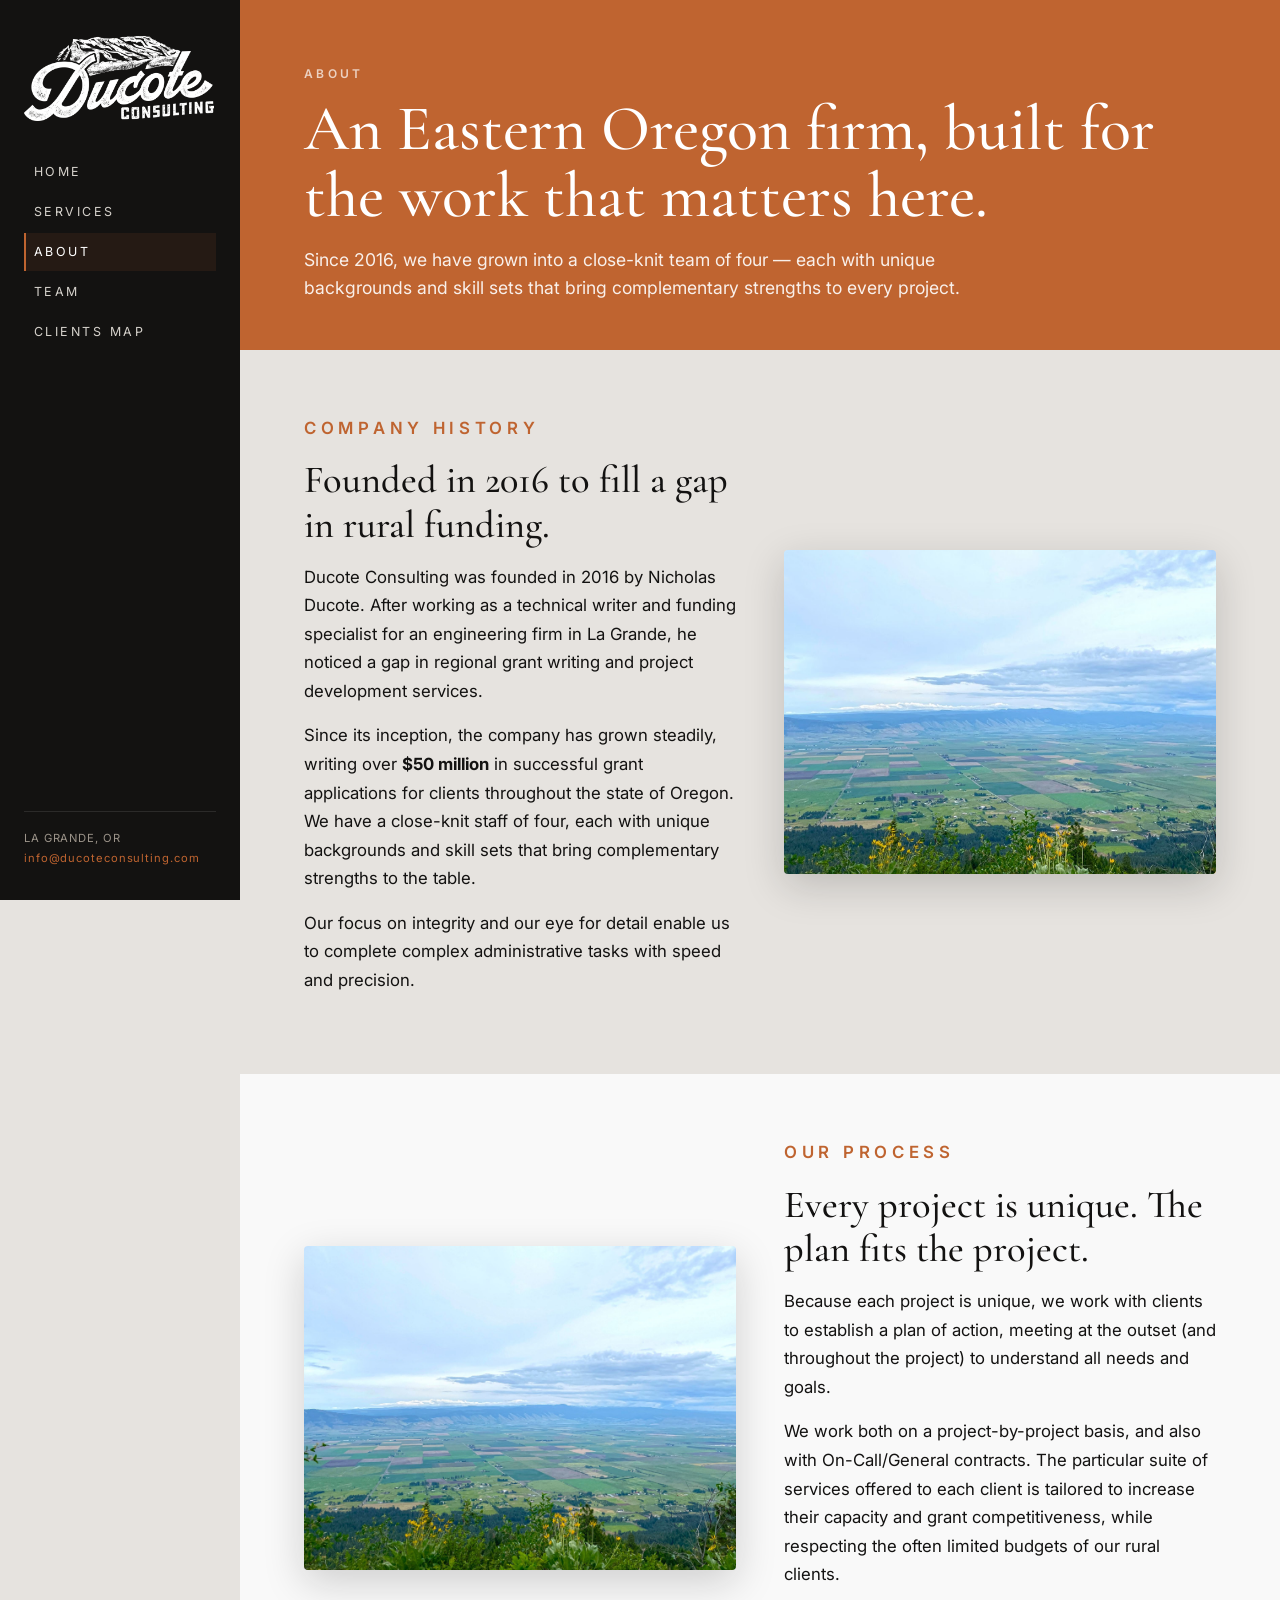
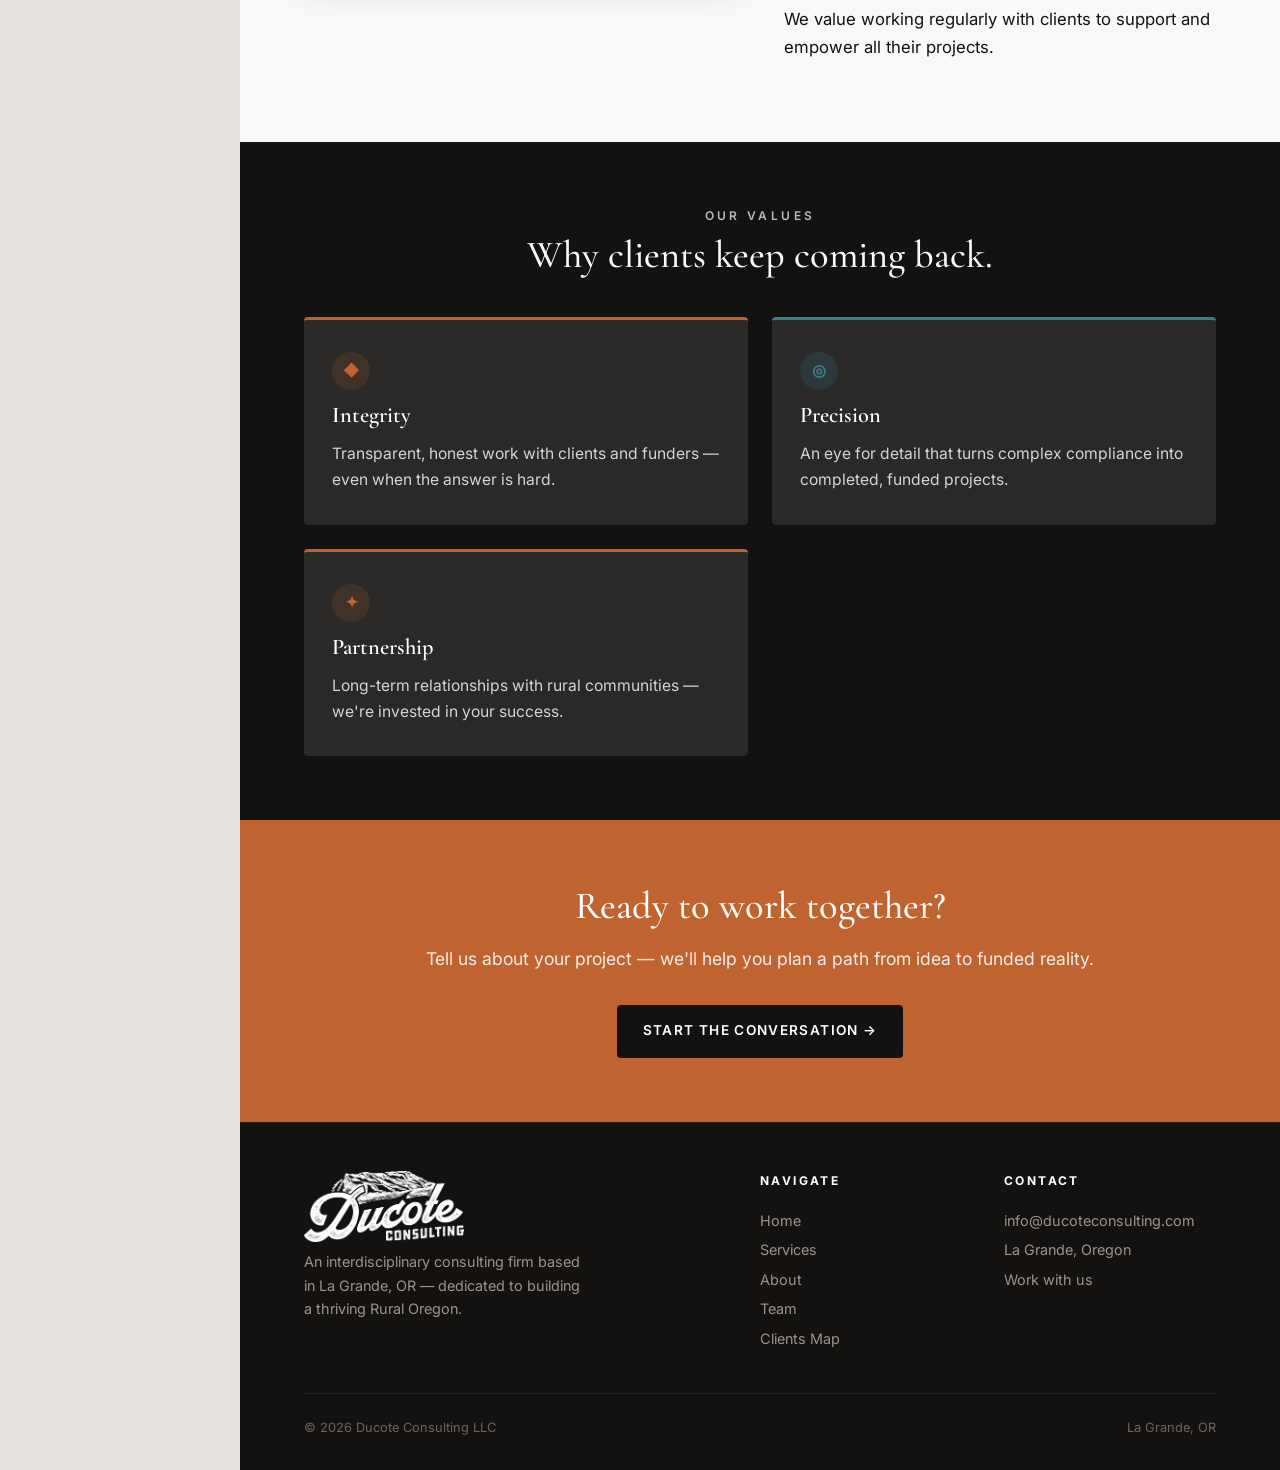
==== about.html @ 52dcf349 "Initial commit: Ducote Consulting rebuild" ====
<!DOCTYPE html>
<html lang="en">
<head>
  <meta charset="UTF-8">
  <meta name="viewport" content="width=device-width, initial-scale=1.0">
  <title>About — Ducote Consulting</title>
  <meta name="description" content="Founded in 2016 by Nicholas Ducote, Ducote Consulting is an Eastern Oregon firm with over $50M in successful grant applications.">
  <link rel="preconnect" href="https://fonts.googleapis.com">
  <link rel="preconnect" href="https://fonts.gstatic.com" crossorigin>
  <link href="https://fonts.googleapis.com/css2?family=Cormorant+Garamond:ital,wght@0,400;0,500;0,600;0,700;1,400;1,500&family=Inter:wght@300;400;500;600;700&display=swap" rel="stylesheet">
  <link rel="stylesheet" href="assets/css/style.css">
</head>
<body>
<div class="shell">

  <aside class="sidebar">
    <img src="assets/img/logo-white.png" alt="Ducote Consulting" class="logo">
    <button class="menu-toggle" aria-label="Toggle menu">Menu</button>
    <nav class="nav">
      <a href="index.html">Home</a>
      <a href="services.html">Services</a>
      <a href="about.html">About</a>
      <a href="team.html">Team</a>
      <a href="portfolio.html">Clients Map</a>
    </nav>
    <div class="contact">
      LA GRANDE, OR<br>
      <a href="mailto:info@ducoteconsulting.com">info@ducoteconsulting.com</a>
    </div>
  </aside>

  <main class="main">

    <div class="page-head">
      <p class="page-head__eyebrow">About</p>
      <h1 class="page-head__title">An Eastern Oregon firm, built for the work that matters here.</h1>
      <p class="page-head__lede">Since 2016, we have grown into a close-knit team of four — each with unique backgrounds and skill sets that bring complementary strengths to every project.</p>
    </div>

    <section class="section--cream">
      <div class="split">
        <div class="split__text">
          <p class="section__eyebrow">Company History</p>
          <h2 class="split__title">Founded in 2016 to fill a gap in rural funding.</h2>
          <p>Ducote Consulting was founded in 2016 by Nicholas Ducote. After working as a technical writer and funding specialist for an engineering firm in La Grande, he noticed a gap in regional grant writing and project development services.</p>
          <p>Since its inception, the company has grown steadily, writing over <strong>$50 million</strong> in successful grant applications for clients throughout the state of Oregon. We have a close-knit staff of four, each with unique backgrounds and skill sets that bring complementary strengths to the table.</p>
          <p>Our focus on integrity and our eye for detail enable us to complete complex administrative tasks with speed and precision.</p>
        </div>
        <div class="split__media">
          <img src="assets/img/about-valley.jpg" alt="Eastern Oregon landscape">
        </div>
      </div>
    </section>

    <section class="section--paper">
      <div class="split split--reverse">
        <div class="split__text">
          <p class="section__eyebrow">Our Process</p>
          <h2 class="split__title">Every project is unique. The plan fits the project.</h2>
          <p>Because each project is unique, we work with clients to establish a plan of action, meeting at the outset (and throughout the project) to understand all needs and goals.</p>
          <p>We work both on a project-by-project basis, and also with On-Call/General contracts. The particular suite of services offered to each client is tailored to increase their capacity and grant competitiveness, while respecting the often limited budgets of our rural clients.</p>
          <p>We value working regularly with clients to support and empower all their projects.</p>
        </div>
        <div class="split__media">
          <img src="assets/img/hero-valley.jpg" alt="Oregon valley farmland">
        </div>
      </div>
    </section>

    <section class="section--ink">
      <div class="section__header" style="text-align:center">
        <p class="section__eyebrow">Our Values</p>
        <h2 class="section__title">Why clients keep coming back.</h2>
      </div>
      <div class="services-grid" style="max-width:1100px;margin:0 auto">
        <div class="service-card" style="background:#2a2927;border-top-color:var(--orange);color:var(--paper)">
          <div class="icon" style="background:rgba(191,100,48,.15);color:var(--orange)">◆</div>
          <h3 style="color:#fff">Integrity</h3>
          <p style="color:rgba(255,255,255,.8)">Transparent, honest work with clients and funders — even when the answer is hard.</p>
        </div>
        <div class="service-card" style="background:#2a2927;border-top-color:var(--teal);color:var(--paper)">
          <div class="icon" style="background:rgba(59,125,140,.18);color:var(--teal)">◎</div>
          <h3 style="color:#fff">Precision</h3>
          <p style="color:rgba(255,255,255,.8)">An eye for detail that turns complex compliance into completed, funded projects.</p>
        </div>
        <div class="service-card" style="background:#2a2927;border-top-color:var(--orange);color:var(--paper)">
          <div class="icon" style="background:rgba(191,100,48,.15);color:var(--orange)">✦</div>
          <h3 style="color:#fff">Partnership</h3>
          <p style="color:rgba(255,255,255,.8)">Long-term relationships with rural communities — we're invested in your success.</p>
        </div>
      </div>
    </section>

    <section class="section--orange">
      <div class="container" style="text-align:center">
        <h2 class="section__title" style="max-width:720px;margin:0 auto 1rem">Ready to work together?</h2>
        <p class="section__lede" style="margin:0 auto 2rem">Tell us about your project — we'll help you plan a path from idea to funded reality.</p>
        <a class="btn btn--dark" href="https://docs.google.com/forms/d/e/1FAIpQLSfSAvwPluLy1Q_PykERGfA_lPvGVtBTWDbXnDy7hXtZxxB_vQ/viewform?usp=header" target="_blank" rel="noopener">Start the conversation →</a>
      </div>
    </section>

    <footer class="footer">
      <div class="footer__inner">
        <div class="footer__brand">
          <img src="assets/img/logo-white.png" alt="Ducote Consulting" style="max-width:160px">
          <p>An interdisciplinary consulting firm based in La Grande, OR — dedicated to building a thriving Rural Oregon.</p>
        </div>
        <div>
          <h4>Navigate</h4>
          <a href="index.html">Home</a>
          <a href="services.html">Services</a>
          <a href="about.html">About</a>
          <a href="team.html">Team</a>
          <a href="portfolio.html">Clients Map</a>
        </div>
        <div>
          <h4>Contact</h4>
          <a href="mailto:info@ducoteconsulting.com">info@ducoteconsulting.com</a>
          <a>La Grande, Oregon</a>
          <a href="https://docs.google.com/forms/d/e/1FAIpQLSfSAvwPluLy1Q_PykERGfA_lPvGVtBTWDbXnDy7hXtZxxB_vQ/viewform?usp=header" target="_blank" rel="noopener">Work with us</a>
        </div>
      </div>
      <div class="footer__bottom">
        <span>© <span id="year"></span> Ducote Consulting LLC</span>
        <span>La Grande, OR</span>
      </div>
    </footer>
  </main>
</div>
<script src="assets/js/main.js"></script>
<script>document.getElementById('year').textContent = new Date().getFullYear();</script>
</body>
</html>
---- assets/css/style.css ----
/* ============================================================
   Ducote Consulting — Clients Map site
   Palette (from original Google Site):
     #131211  near-black
     #1C1C1C  dark neutral
     #BF6430  burnt orange (primary accent)
     #3B7D8C  muted teal (secondary accent)
     #E6E3DF  warm cream (light bg)
     #F9F9F9  off-white (text on dark)
   ============================================================ */

:root{
  --ink:#131211;
  --ink-2:#1C1C1C;
  --orange:#BF6430;
  --orange-dark:#9E4F22;
  --teal:#3B7D8C;
  --teal-dark:#2C5F6B;
  --cream:#E6E3DF;
  --paper:#F9F9F9;
  --muted:#6B655E;
  --shadow: 0 12px 40px rgba(19,18,17,.18);
  --sidebar-w: 240px;
  --radius: 4px;
  --serif: 'Cormorant Garamond', 'Playfair Display', Georgia, serif;
  --sans: 'Inter', 'Helvetica Neue', Arial, sans-serif;
}

*,*::before,*::after{box-sizing:border-box}
html,body{margin:0;padding:0}
html{scroll-behavior:smooth}
body{
  font-family:var(--sans);
  color:var(--ink);
  background:var(--cream);
  line-height:1.6;
  -webkit-font-smoothing:antialiased;
  text-rendering:optimizeLegibility;
}

img{max-width:100%;height:auto;display:block}
a{color:inherit}

/* ------------------------ Layout shell ------------------------ */
.shell{
  display:grid;
  grid-template-columns: var(--sidebar-w) 1fr;
  min-height:100vh;
}

/* Sidebar */
.sidebar{
  background:var(--ink);
  color:var(--paper);
  padding:2.25rem 1.5rem 2rem;
  position:sticky;
  top:0;
  align-self:start;
  height:100vh;
  display:flex;
  flex-direction:column;
  gap:1.25rem;
}
.sidebar .logo{
  display:block;
  max-width:190px;
  margin-bottom:.25rem;
}
.sidebar h1{
  font-family:var(--serif);
  font-weight:500;
  font-size:1.35rem;
  line-height:1.2;
  letter-spacing:.01em;
  margin:0 0 .5rem;
}
.sidebar h1 em{font-style:italic;color:var(--orange)}
.nav{display:flex;flex-direction:column;gap:.15rem;margin-top:.5rem}
.nav a{
  text-decoration:none;
  font-size:.78rem;
  letter-spacing:.2em;
  text-transform:uppercase;
  padding:.55rem .5rem;
  border-left:2px solid transparent;
  color:#d6d2cc;
  transition:color .18s ease, border-color .18s, background .18s;
}
.nav a:hover{color:#fff;border-left-color:var(--orange);background:rgba(255,255,255,.04)}
.nav a.active{color:#fff;border-left-color:var(--orange);background:rgba(191,100,48,.1)}
.sidebar .contact{
  margin-top:auto;
  padding-top:1rem;
  border-top:1px solid rgba(255,255,255,.1);
  font-size:.7rem;
  letter-spacing:.08em;
  color:#9c948a;
  line-height:1.8;
}
.sidebar .contact a{color:var(--orange);text-decoration:none}
.sidebar .contact a:hover{color:#fff}
.menu-toggle{display:none}

/* Main area */
.main{min-width:0}

/* ------------------------ Hero blocks ------------------------ */
.hero{
  position:relative;
  min-height:72vh;
  display:flex;
  align-items:flex-end;
  color:var(--paper);
  overflow:hidden;
  background:#333;
}
.hero__img{
  position:absolute;inset:0;width:100%;height:100%;object-fit:cover;z-index:0;
}
.hero::after{
  content:"";position:absolute;inset:0;
  background:linear-gradient(180deg, rgba(19,18,17,0) 40%, rgba(19,18,17,.65) 100%);
  z-index:1;
}
.hero__inner{
  position:relative;z-index:2;
  padding:clamp(2rem,6vw,5rem) clamp(1.5rem,5vw,4rem);
  max-width:1100px;
}
.hero__eyebrow{
  font-size:.75rem;letter-spacing:.28em;text-transform:uppercase;
  color:var(--orange);
  margin:0 0 .75rem;font-weight:600;
}
.hero__title{
  font-family:var(--serif);
  font-size:clamp(2.25rem, 5.5vw, 4.5rem);
  font-weight:500;
  line-height:1.05;
  letter-spacing:-.01em;
  margin:0 0 1rem;
}
.hero__title em{font-style:italic;color:#f2c8a8}
.hero__sub{
  font-size:clamp(1rem,1.5vw,1.15rem);
  max-width:640px;
  color:rgba(255,255,255,.9);
  margin:0 0 1.5rem;
}
.hero__ctas{display:flex;flex-wrap:wrap;gap:.75rem}

/* ------------------------ Page title bar ------------------------ */
.page-head{
  background:var(--orange);
  color:#fff;
  padding:clamp(2.5rem,5vw,4.5rem) clamp(1.5rem,5vw,4rem) clamp(2rem,4vw,3rem);
}
.page-head__eyebrow{
  font-size:.75rem;letter-spacing:.28em;text-transform:uppercase;
  color:rgba(255,255,255,.7);margin:0 0 .75rem;font-weight:600;
}
.page-head__title{
  font-family:var(--serif);
  font-size:clamp(2.5rem,5vw,4rem);
  font-weight:500;line-height:1.05;
  margin:0 0 1rem;max-width:880px;
}
.page-head__lede{
  max-width:720px;
  font-size:1.1rem;
  color:rgba(255,255,255,.9);
  margin:0;
}

/* ------------------------ Sections ------------------------ */
section{padding:clamp(2.5rem,5vw,5rem) clamp(1.5rem,5vw,4rem)}
.section--ink{background:var(--ink);color:var(--paper)}
.section--cream{background:var(--cream)}
.section--orange{background:var(--orange);color:#fff}
.section--teal{background:var(--teal);color:#fff}
.section--paper{background:var(--paper)}

.section__header{max-width:1100px;margin:0 auto 2.5rem}
.section__eyebrow{
  font-size:.75rem;letter-spacing:.28em;text-transform:uppercase;
  color:var(--orange);margin:0 0 .5rem;font-weight:600;
}
.section--orange .section__eyebrow,
.section--teal .section__eyebrow,
.section--ink .section__eyebrow{color:rgba(255,255,255,.7)}
.section__title{
  font-family:var(--serif);
  font-size:clamp(1.75rem,3vw,2.5rem);
  font-weight:500;line-height:1.15;margin:0 0 1rem;
}
.section__lede{
  font-size:1.1rem;max-width:720px;margin:0;color:inherit;opacity:.88;
}
.container{max-width:1100px;margin:0 auto}

/* ------------------------ Stats row ------------------------ */
.stats{
  display:grid;grid-template-columns:repeat(auto-fit,minmax(180px,1fr));
  gap:1rem;max-width:1100px;margin:0 auto;
}
.stat{
  background:rgba(255,255,255,.08);
  border:1px solid rgba(255,255,255,.15);
  padding:1.5rem 1.25rem;border-radius:var(--radius);
}
.section--cream .stat{background:#fff;border-color:rgba(19,18,17,.08)}
.stat__n{
  font-family:var(--serif);
  font-size:clamp(2rem,3vw,2.75rem);font-weight:500;line-height:1;
  color:var(--orange);margin:0 0 .35rem;
}
.section--orange .stat__n{color:#fff}
.stat__l{font-size:.78rem;letter-spacing:.16em;text-transform:uppercase;opacity:.85;margin:0}

/* ------------------------ Service grid ------------------------ */
.services-grid{
  display:grid;
  grid-template-columns:repeat(auto-fit,minmax(300px,1fr));
  gap:1.5rem;
  max-width:1200px;margin:0 auto;
}
.service-card{
  background:#fff;
  padding:2rem 1.75rem;
  border-radius:var(--radius);
  border-top:3px solid var(--orange);
  transition:transform .2s ease, box-shadow .2s ease;
  display:flex;flex-direction:column;gap:.75rem;
}
.service-card:nth-child(even){border-top-color:var(--teal)}
.service-card:hover{transform:translateY(-4px);box-shadow:var(--shadow)}
.service-card h3{
  font-family:var(--serif);
  font-size:1.4rem;font-weight:600;margin:0;line-height:1.2;
  color:var(--ink);
}
.service-card p{margin:0;color:var(--ink-2);font-size:.98rem;line-height:1.65}
.service-card .icon{
  width:38px;height:38px;border-radius:50%;background:var(--cream);
  display:flex;align-items:center;justify-content:center;color:var(--orange);
  font-weight:700;
}
.service-card:nth-child(even) .icon{color:var(--teal)}

/* ------------------------ Team (single column, split layout) ------------------------ */
.team-grid{
  display:flex;flex-direction:column;
  gap:4rem;max-width:1100px;margin:0 auto;
}
.member{
  display:grid;
  grid-template-columns: minmax(260px, 380px) 1fr;
  gap:2.5rem;
  align-items:start;
}
.member:nth-child(even){grid-template-columns: 1fr minmax(260px, 380px)}
.member:nth-child(even) .member__photo{order:2}
.member:nth-child(even) .member__body{order:1}
.member__photo{
  aspect-ratio:4/5;
  background:var(--cream);
  overflow:hidden;
  border-radius:var(--radius);
  box-shadow:var(--shadow);
}
.member__photo img{width:100%;height:100%;object-fit:cover;transition:transform .4s ease}
.member:hover .member__photo img{transform:scale(1.03)}
.member__body{padding-top:.5rem}
.member__name{
  font-family:var(--serif);
  font-size:2rem;font-weight:600;margin:.25rem 0 0;line-height:1.15;
}
.member__role{
  font-size:.78rem;letter-spacing:.18em;text-transform:uppercase;
  color:var(--orange);margin:0 0 .5rem;font-weight:600;
}
.member__bio{font-size:1rem;line-height:1.7;color:var(--ink-2);margin:1rem 0 0}
.member__bio p{margin:0 0 1rem}

@media (max-width: 780px){
  .member, .member:nth-child(even){grid-template-columns:1fr;gap:1.25rem}
  .member:nth-child(even) .member__photo{order:0}
  .member:nth-child(even) .member__body{order:0}
  .member__photo{max-width:380px}
}

/* ------------------------ Map ------------------------ */
.map-wrap{
  max-width:1400px;margin:0 auto;
  background:#000;
  border-radius:var(--radius);
  overflow:hidden;
  box-shadow:var(--shadow);
  position:relative;
}
.map-wrap iframe{
  width:100%;
  height:72vh;
  min-height:500px;
  border:0;
  display:block;
}
.map-legend{
  max-width:1100px;margin:2rem auto 0;
  display:grid;grid-template-columns:repeat(auto-fit,minmax(240px,1fr));
  gap:1rem;
}
.legend-item{
  background:#fff;padding:1rem 1.25rem;border-radius:var(--radius);
  display:flex;gap:.75rem;align-items:flex-start;
}
.legend-swatch{
  width:12px;height:12px;border-radius:50%;margin-top:.45rem;flex-shrink:0;
}

/* ------------------------ Counties grid ------------------------ */
.counties{
  display:grid;grid-template-columns:repeat(auto-fit,minmax(140px,1fr));
  gap:.5rem;max-width:1100px;margin:1.5rem auto 0;
}
.county{
  padding:1rem;text-align:center;background:rgba(255,255,255,.08);
  border:1px solid rgba(255,255,255,.15);border-radius:var(--radius);
  font-family:var(--serif);font-size:1.15rem;font-weight:500;
}
.section--cream .county{background:#fff;border-color:rgba(19,18,17,.08);color:var(--ink)}

/* ------------------------ Two-col split ------------------------ */
.split{
  display:grid;grid-template-columns:1fr 1fr;gap:3rem;
  max-width:1200px;margin:0 auto;align-items:center;
}
.split--reverse{direction:rtl}
.split--reverse > *{direction:ltr}
.split__media{
  aspect-ratio:4/3;overflow:hidden;border-radius:var(--radius);
  box-shadow:var(--shadow);
}
.split__media img{width:100%;height:100%;object-fit:cover}
.split__title{
  font-family:var(--serif);font-size:clamp(1.75rem,3vw,2.5rem);
  font-weight:500;line-height:1.15;margin:0 0 1rem;
}
.split__text p{margin:0 0 1rem;font-size:1.05rem;line-height:1.7}

/* ------------------------ Buttons ------------------------ */
.btn{
  display:inline-flex;align-items:center;gap:.5rem;
  padding:.85rem 1.5rem;border-radius:var(--radius);
  font-weight:600;font-size:.85rem;letter-spacing:.1em;text-transform:uppercase;
  text-decoration:none;cursor:pointer;border:2px solid transparent;
  transition:all .2s ease;
}
.btn--primary{background:var(--orange);color:#fff;border-color:var(--orange)}
.btn--primary:hover{background:var(--orange-dark);border-color:var(--orange-dark)}
.btn--ghost{border-color:rgba(255,255,255,.6);color:#fff}
.btn--ghost:hover{background:rgba(255,255,255,.12);border-color:#fff}
.btn--dark{background:var(--ink);color:#fff;border-color:var(--ink)}
.btn--dark:hover{background:var(--orange);border-color:var(--orange)}

/* ------------------------ Footer ------------------------ */
.footer{
  background:var(--ink);color:#9c948a;
  padding:3rem clamp(1.5rem,5vw,4rem) 2rem;
  border-top:1px solid rgba(255,255,255,.06);
}
.footer__inner{
  max-width:1200px;margin:0 auto;
  display:grid;grid-template-columns:2fr 1fr 1fr;gap:2rem;
}
.footer h4{
  font-size:.75rem;letter-spacing:.2em;text-transform:uppercase;
  margin:0 0 1rem;color:#fff;
}
.footer a{color:#9c948a;text-decoration:none;display:block;padding:.2rem 0;font-size:.9rem}
.footer a:hover{color:var(--orange)}
.footer__brand{max-width:280px}
.footer__brand p{font-size:.9rem;line-height:1.6;margin:.5rem 0 0}
.footer__bottom{
  max-width:1200px;margin:2.5rem auto 0;padding-top:1.5rem;
  border-top:1px solid rgba(255,255,255,.08);
  display:flex;justify-content:space-between;flex-wrap:wrap;gap:1rem;
  font-size:.8rem;color:#6b655e;
}

/* ------------------------ Responsive ------------------------ */
@media (max-width: 960px){
  :root{--sidebar-w: 0px}
  .shell{grid-template-columns:1fr}
  .sidebar{
    position:fixed;top:0;left:0;right:0;height:auto;width:100%;
    padding:1rem 1.25rem;z-index:50;
    flex-direction:row;align-items:center;justify-content:space-between;
    gap:1rem;
  }
  .sidebar h1{font-size:1rem;margin:0}
  .sidebar .logo{max-width:110px;margin:0}
  .sidebar .contact{display:none}
  .nav{
    position:absolute;top:100%;left:0;right:0;
    background:var(--ink);flex-direction:column;padding:0;
    max-height:0;overflow:hidden;transition:max-height .25s ease;
  }
  .nav.open{max-height:500px;padding:.5rem 0 1rem}
  .nav a{padding:.8rem 1.5rem;border-left:none;border-top:1px solid rgba(255,255,255,.05)}
  .menu-toggle{
    display:inline-flex;background:transparent;border:1px solid rgba(255,255,255,.3);
    color:#fff;padding:.5rem .75rem;border-radius:var(--radius);cursor:pointer;
    font-size:.75rem;letter-spacing:.15em;text-transform:uppercase;
  }
  .main{padding-top:70px}
  .split{grid-template-columns:1fr;gap:2rem}
  .split--reverse{direction:ltr}
  .footer__inner{grid-template-columns:1fr;gap:2rem}
}

@media (max-width:600px){
  .hero{min-height:60vh}
  .services-grid{grid-template-columns:1fr}
  .map-wrap iframe{height:60vh}
}

/* Reveal animation */
.reveal{opacity:0;transform:translateY(12px);transition:opacity .6s ease,transform .6s ease}
.reveal.in-view{opacity:1;transform:none}
.hero.reveal{opacity:1;transform:none} /* hero always visible */
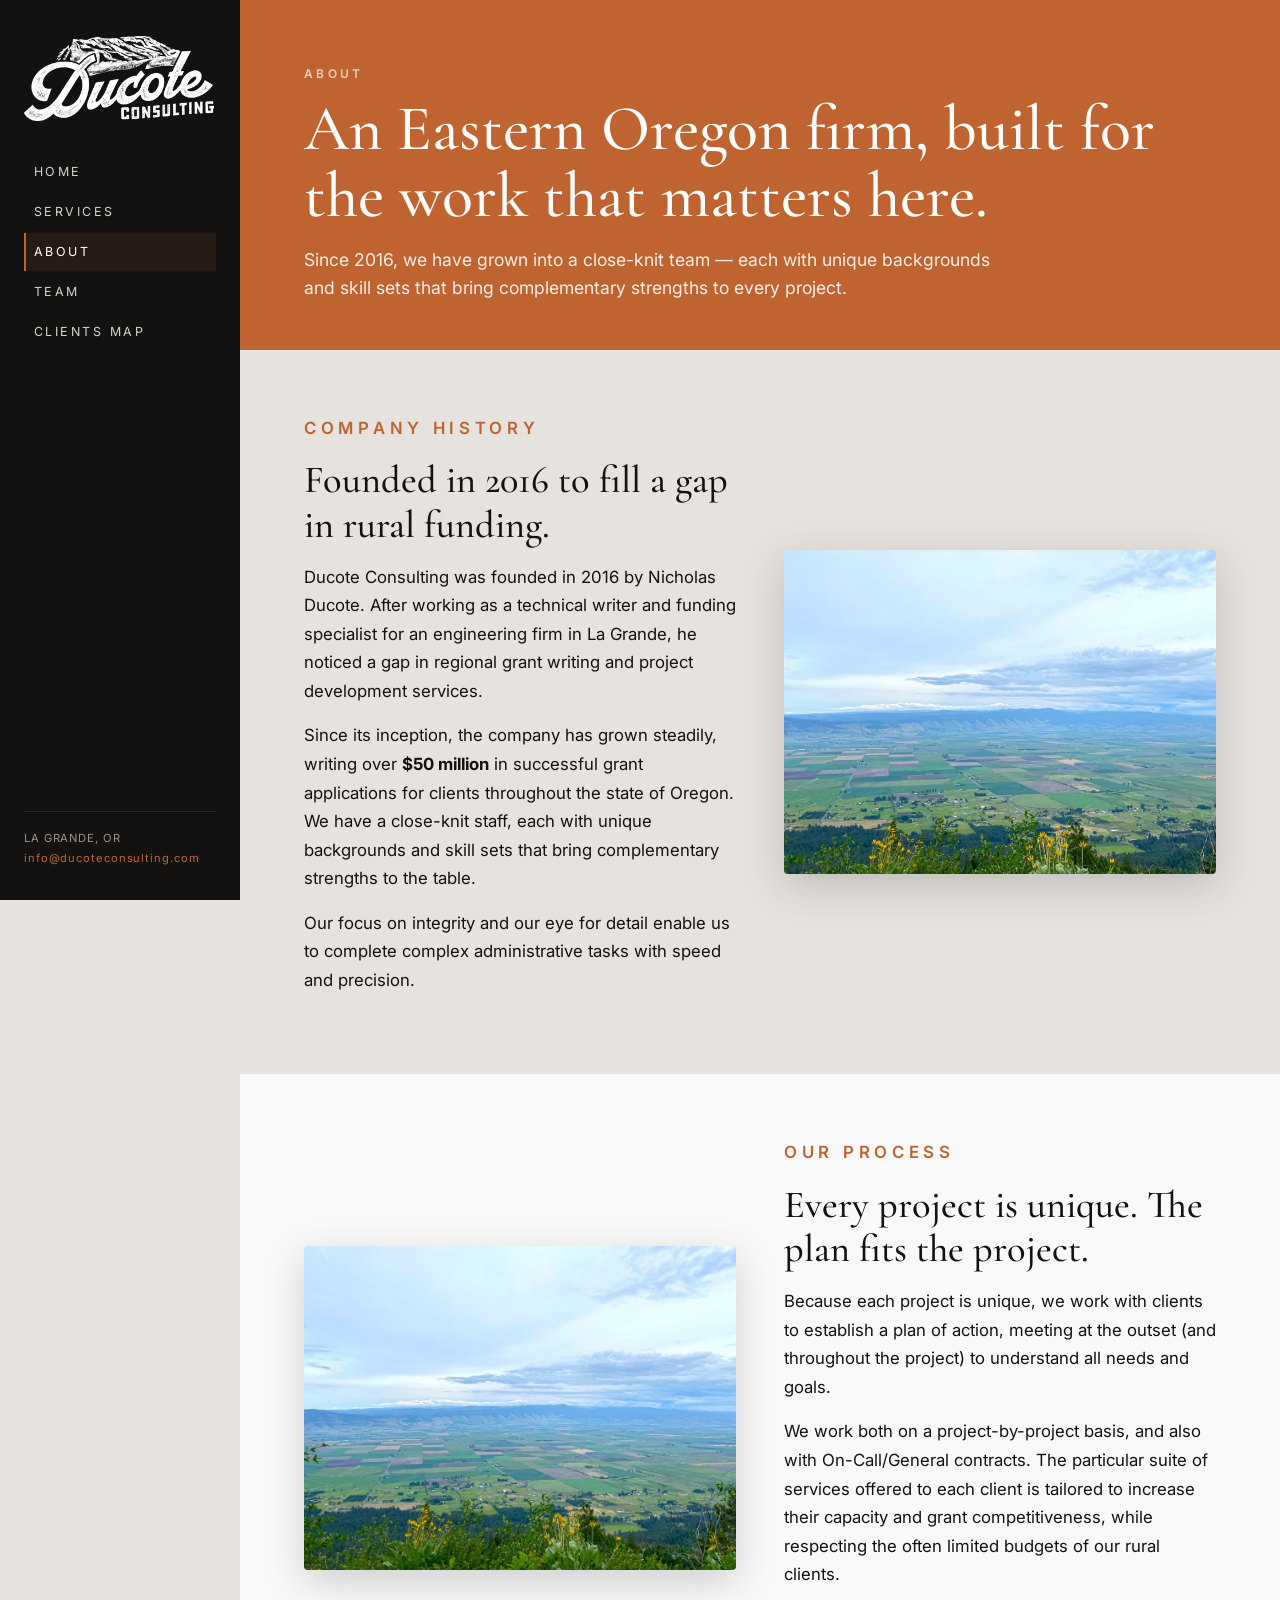
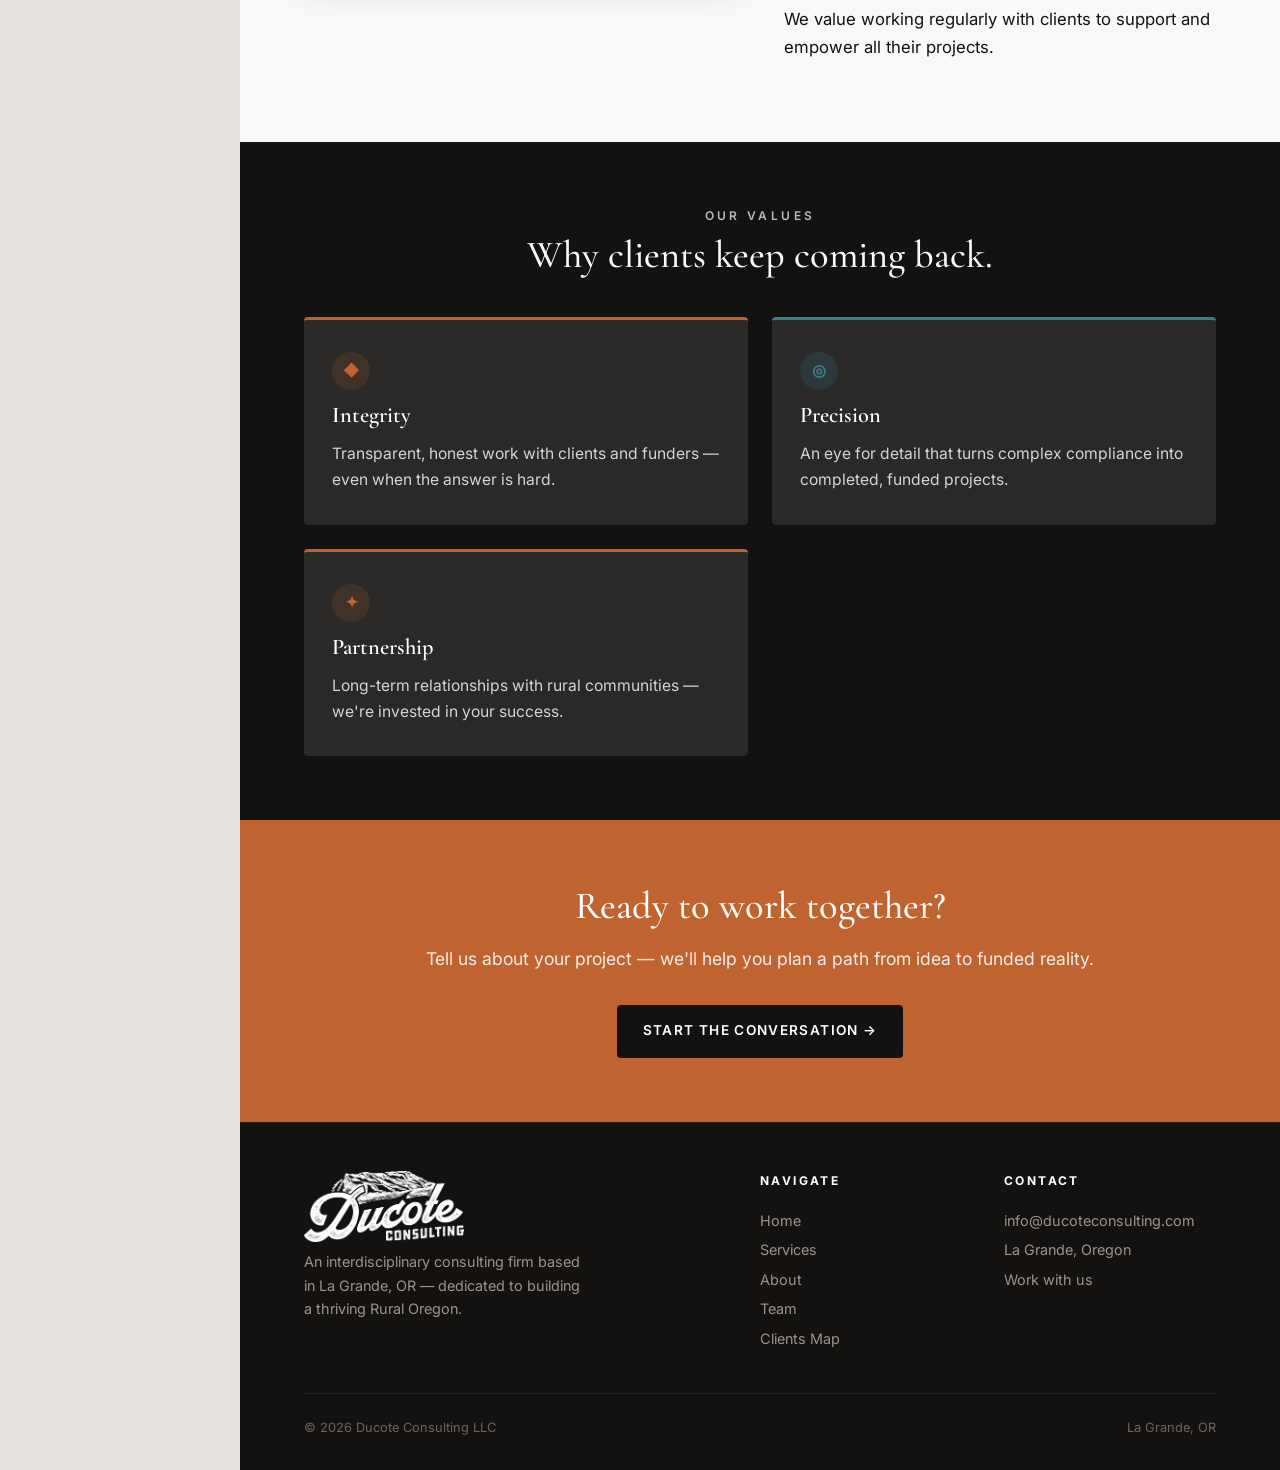
==== commit 61d4ab25: "Remove Sarah Fischer and DEI/equity content from site Drop Sarah's team card and photo, remove the E" ====
--- a/about.html
+++ b/about.html
@@ -34,7 +34,7 @@
     <div class="page-head">
       <p class="page-head__eyebrow">About</p>
       <h1 class="page-head__title">An Eastern Oregon firm, built for the work that matters here.</h1>
-      <p class="page-head__lede">Since 2016, we have grown into a close-knit team of four — each with unique backgrounds and skill sets that bring complementary strengths to every project.</p>
+      <p class="page-head__lede">Since 2016, we have grown into a close-knit team — each with unique backgrounds and skill sets that bring complementary strengths to every project.</p>
     </div>
 
     <section class="section--cream">
@@ -43,7 +43,7 @@
           <p class="section__eyebrow">Company History</p>
           <h2 class="split__title">Founded in 2016 to fill a gap in rural funding.</h2>
           <p>Ducote Consulting was founded in 2016 by Nicholas Ducote. After working as a technical writer and funding specialist for an engineering firm in La Grande, he noticed a gap in regional grant writing and project development services.</p>
-          <p>Since its inception, the company has grown steadily, writing over <strong>$50 million</strong> in successful grant applications for clients throughout the state of Oregon. We have a close-knit staff of four, each with unique backgrounds and skill sets that bring complementary strengths to the table.</p>
+          <p>Since its inception, the company has grown steadily, writing over <strong>$50 million</strong> in successful grant applications for clients throughout the state of Oregon. We have a close-knit staff, each with unique backgrounds and skill sets that bring complementary strengths to the table.</p>
           <p>Our focus on integrity and our eye for detail enable us to complete complex administrative tasks with speed and precision.</p>
         </div>
         <div class="split__media">
--- a/assets/css/style.css
+++ b/assets/css/style.css
@@ -126,11 +126,13 @@
   position:relative;z-index:2;
   padding:clamp(2rem,6vw,5rem) clamp(1.5rem,5vw,4rem);
   max-width:1100px;
+  text-shadow:0 2px 12px rgba(0,0,0,.55), 0 1px 3px rgba(0,0,0,.4);
 }
 .hero__eyebrow{
   font-size:.75rem;letter-spacing:.28em;text-transform:uppercase;
   color:var(--orange);
   margin:0 0 .75rem;font-weight:600;
+  text-shadow:none;
 }
 .hero__title{
   font-family:var(--serif);
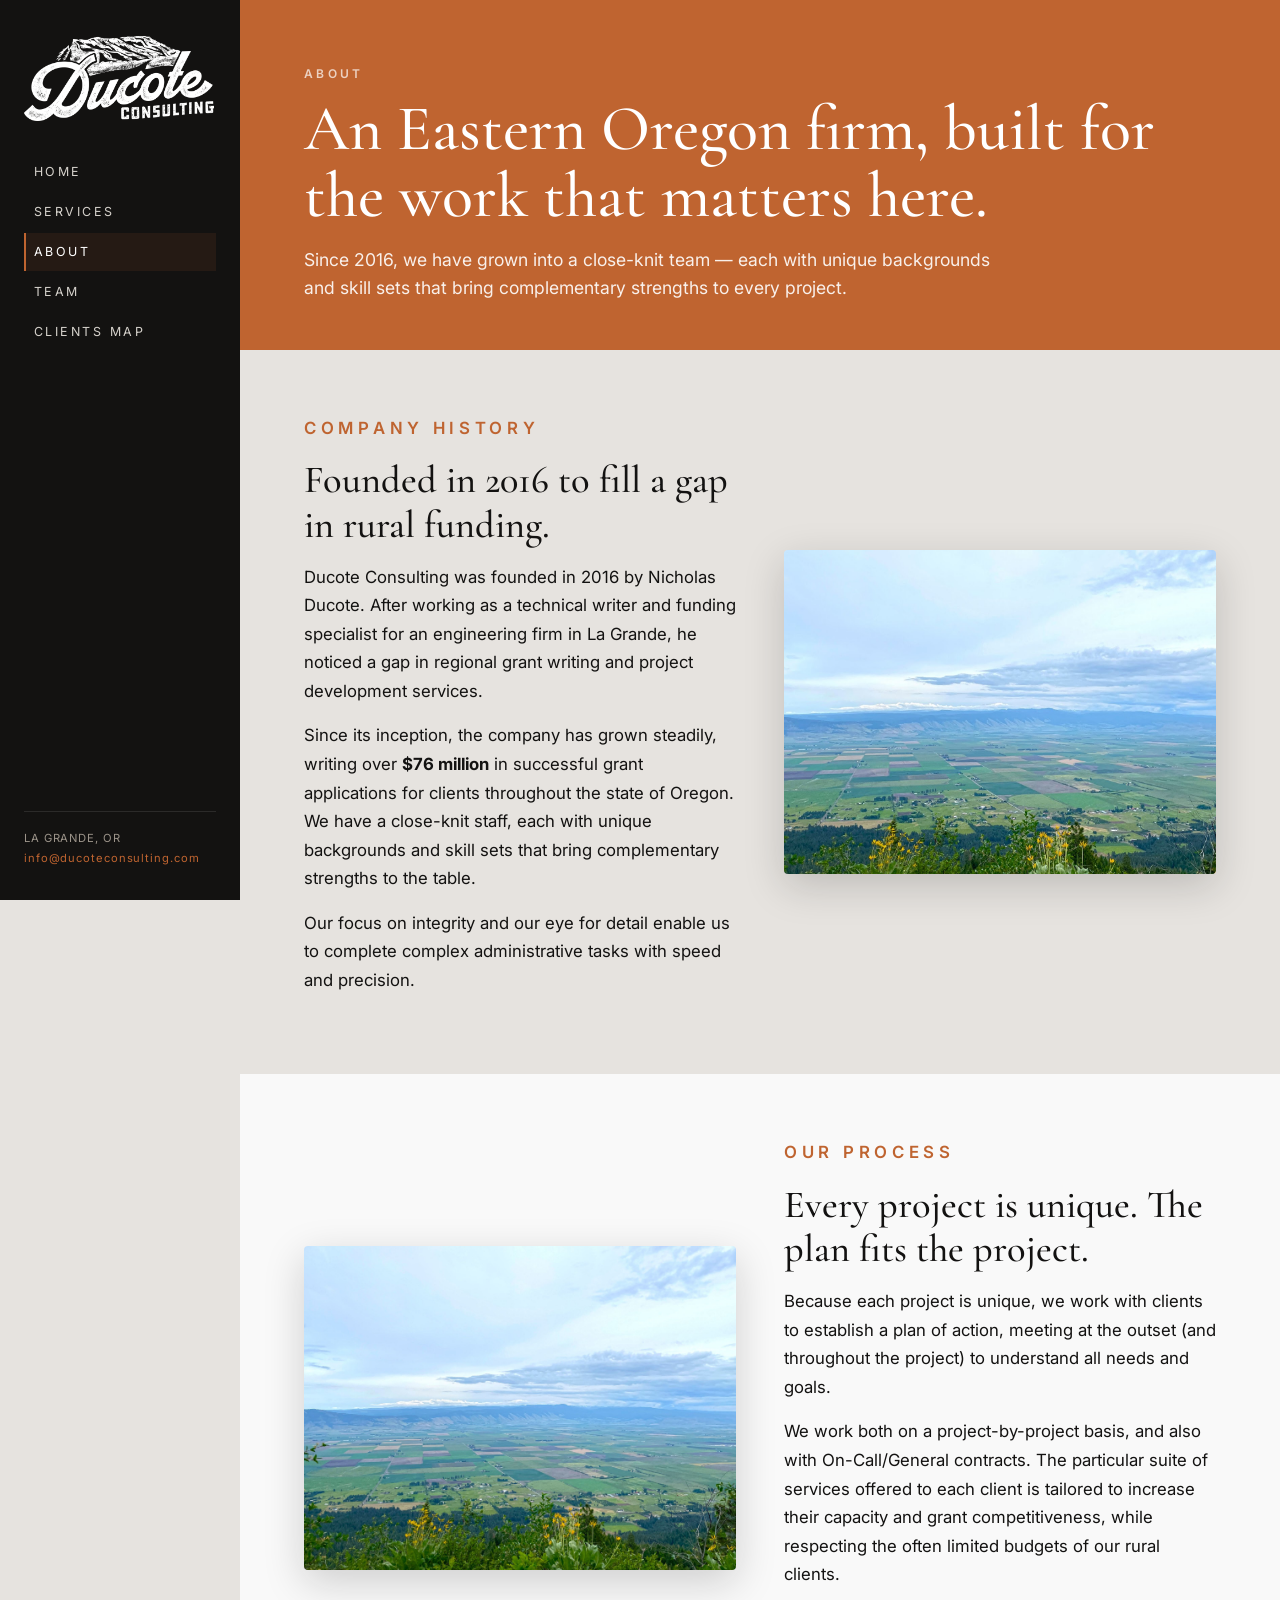
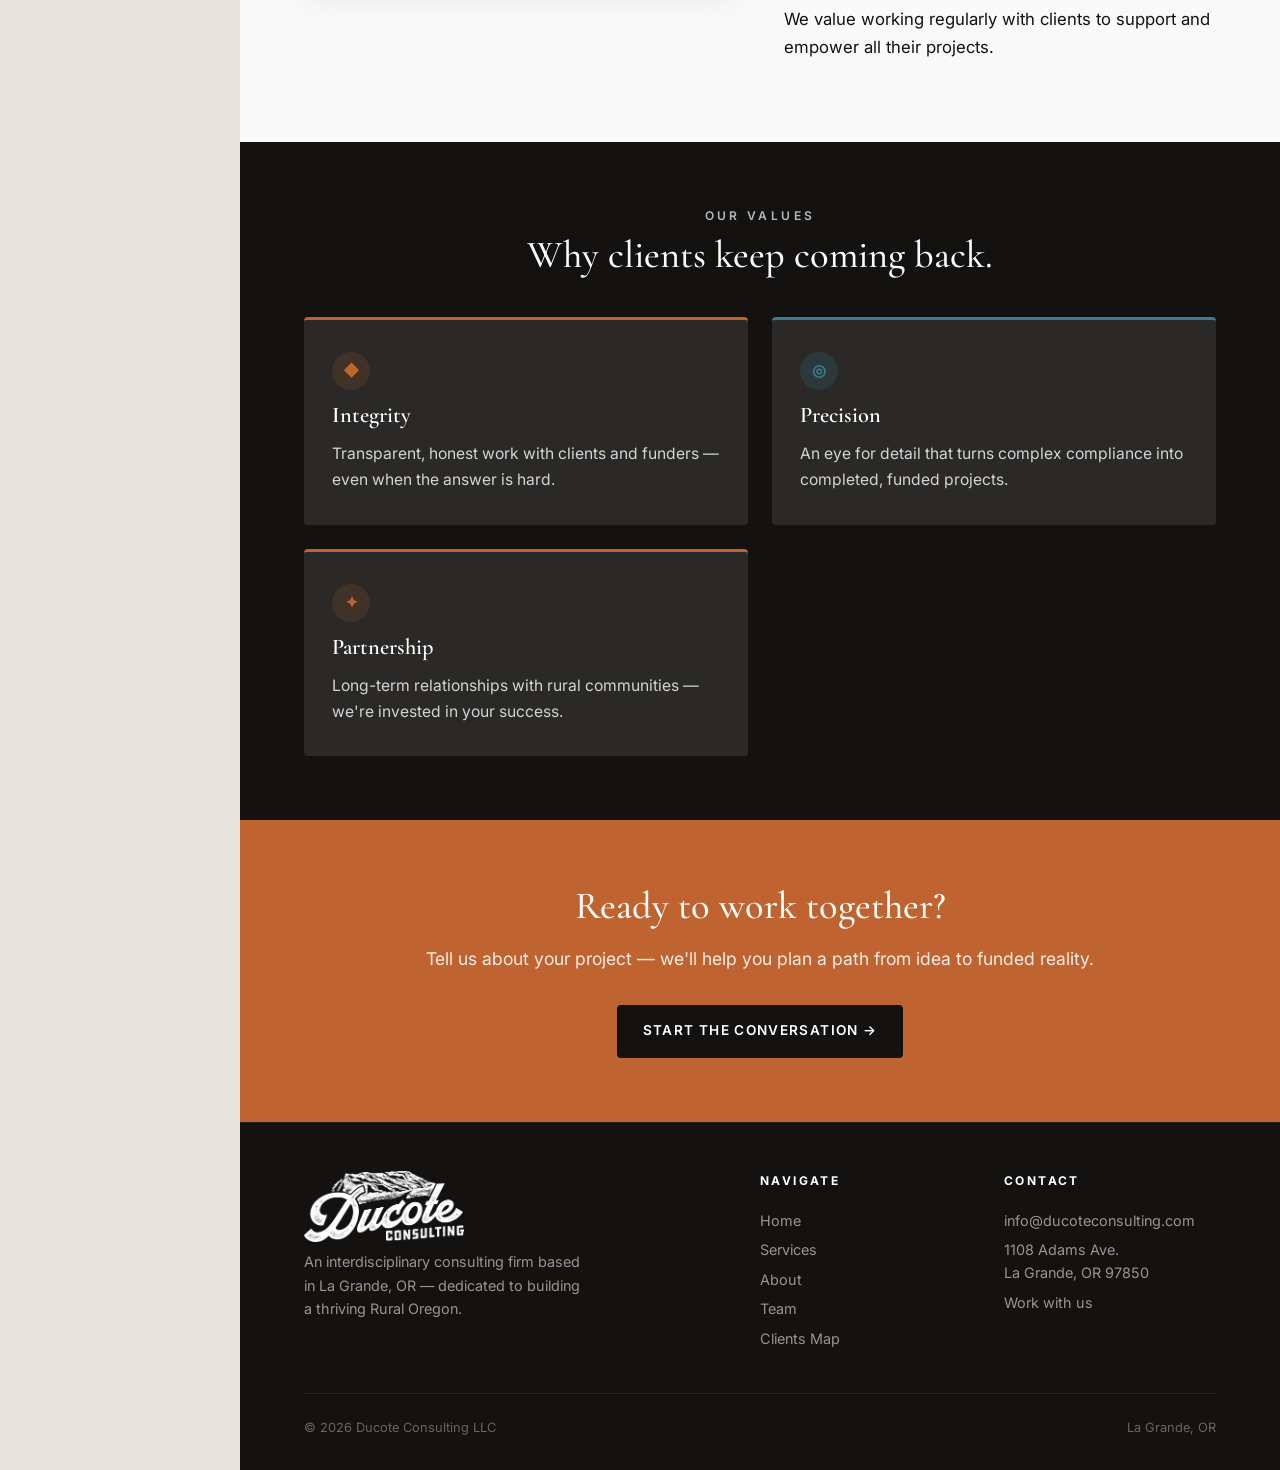
==== commit 9a94049e: "Update grant totals and add office address Grant wins $76M+, grants and loans $110M+, CDBG $26M+ (fr" ====
--- a/about.html
+++ b/about.html
@@ -4,7 +4,7 @@
   <meta charset="UTF-8">
   <meta name="viewport" content="width=device-width, initial-scale=1.0">
   <title>About — Ducote Consulting</title>
-  <meta name="description" content="Founded in 2016 by Nicholas Ducote, Ducote Consulting is an Eastern Oregon firm with over $50M in successful grant applications.">
+  <meta name="description" content="Founded in 2016 by Nicholas Ducote, Ducote Consulting is an Eastern Oregon firm with over $76M in successful grant applications.">
   <link rel="preconnect" href="https://fonts.googleapis.com">
   <link rel="preconnect" href="https://fonts.gstatic.com" crossorigin>
   <link href="https://fonts.googleapis.com/css2?family=Cormorant+Garamond:ital,wght@0,400;0,500;0,600;0,700;1,400;1,500&family=Inter:wght@300;400;500;600;700&display=swap" rel="stylesheet">
@@ -43,7 +43,7 @@
           <p class="section__eyebrow">Company History</p>
           <h2 class="split__title">Founded in 2016 to fill a gap in rural funding.</h2>
           <p>Ducote Consulting was founded in 2016 by Nicholas Ducote. After working as a technical writer and funding specialist for an engineering firm in La Grande, he noticed a gap in regional grant writing and project development services.</p>
-          <p>Since its inception, the company has grown steadily, writing over <strong>$50 million</strong> in successful grant applications for clients throughout the state of Oregon. We have a close-knit staff, each with unique backgrounds and skill sets that bring complementary strengths to the table.</p>
+          <p>Since its inception, the company has grown steadily, writing over <strong>$76 million</strong> in successful grant applications for clients throughout the state of Oregon. We have a close-knit staff, each with unique backgrounds and skill sets that bring complementary strengths to the table.</p>
           <p>Our focus on integrity and our eye for detail enable us to complete complex administrative tasks with speed and precision.</p>
         </div>
         <div class="split__media">
@@ -116,7 +116,7 @@
         <div>
           <h4>Contact</h4>
           <a href="mailto:info@ducoteconsulting.com">info@ducoteconsulting.com</a>
-          <a>La Grande, Oregon</a>
+          <a href="https://maps.google.com/?q=1108+Adams+Ave,+La+Grande,+OR+97850" target="_blank" rel="noopener">1108 Adams Ave.<br>La Grande, OR 97850</a>
           <a href="https://docs.google.com/forms/d/e/1FAIpQLSfSAvwPluLy1Q_PykERGfA_lPvGVtBTWDbXnDy7hXtZxxB_vQ/viewform?usp=header" target="_blank" rel="noopener">Work with us</a>
         </div>
       </div>
